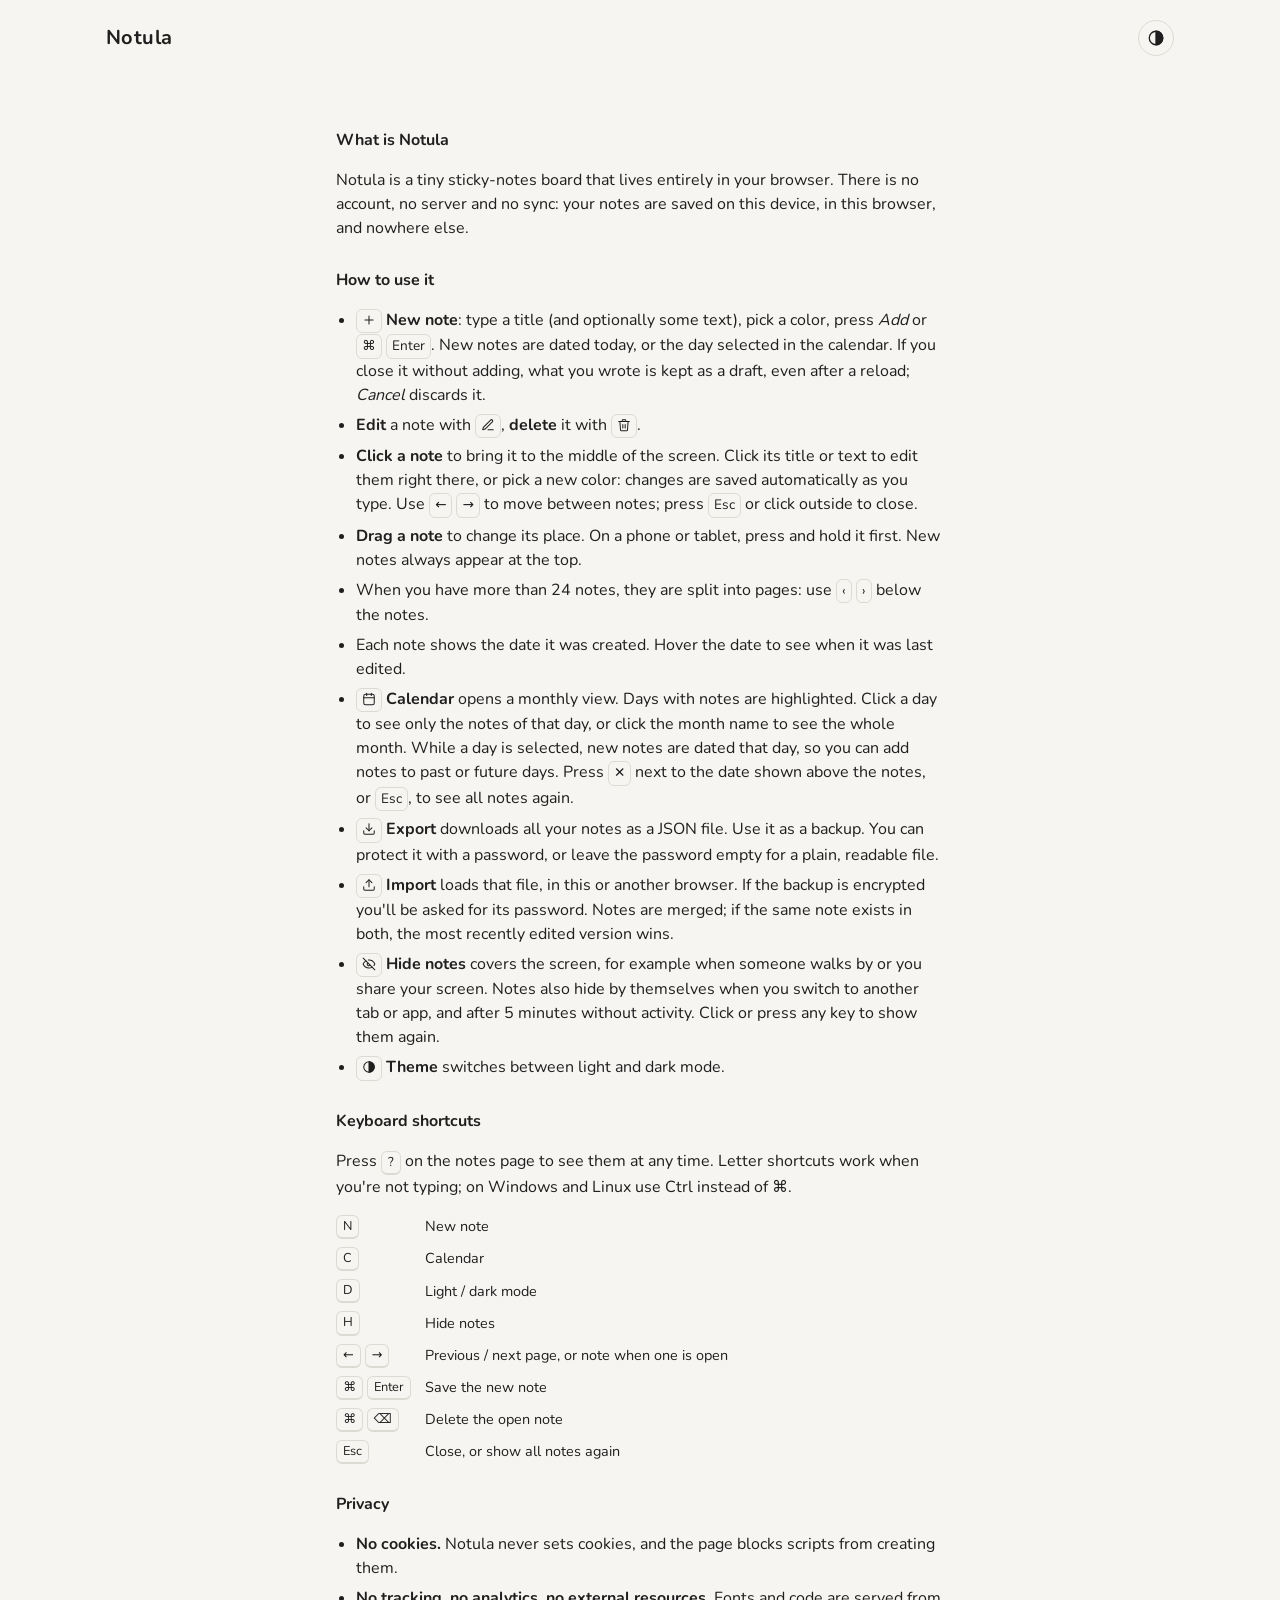
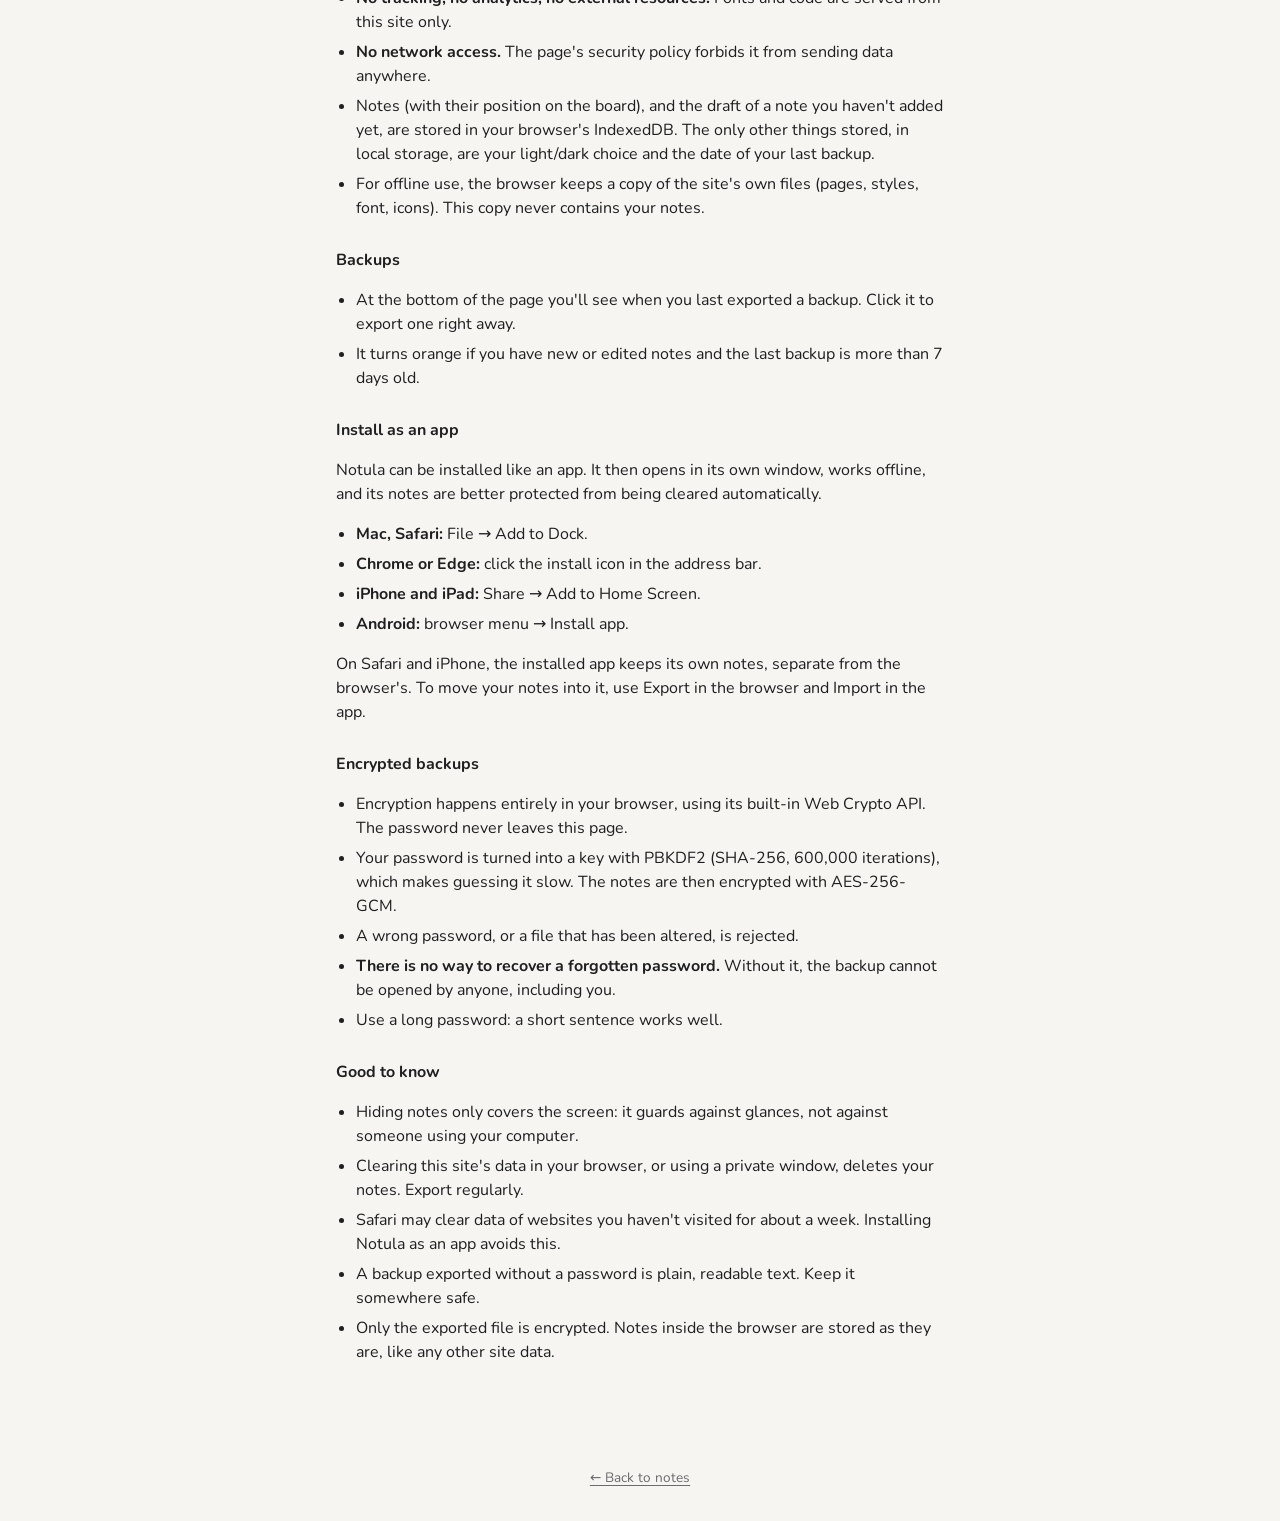
==== about.html @ 89106d6a "Add files via upload" ====
<!doctype html>
<html lang="en">
<head>
  <meta charset="utf-8">
  <meta name="viewport" content="width=device-width, initial-scale=1">
  <meta http-equiv="Content-Security-Policy"
        content="default-src 'none'; script-src 'self'; style-src 'self'; font-src 'self'; img-src 'self' data:; connect-src 'none'; worker-src 'self'; manifest-src 'self'; form-action 'none'; base-uri 'none'">
  <meta name="referrer" content="no-referrer">
  <meta name="color-scheme" content="light dark">
  <meta name="theme-color" content="#f6f5f2" media="(prefers-color-scheme: light)">
  <meta name="theme-color" content="#151515" media="(prefers-color-scheme: dark)">
  <link rel="icon" href="icons/icon.svg" type="image/svg+xml">
  <link rel="apple-touch-icon" href="icons/apple-touch-icon.png">
  <link rel="manifest" href="manifest.webmanifest">
  <title>About Notula</title>
  <link rel="stylesheet" href="style.css">
  <script src="theme.js"></script>
</head>
<body>
  <svg class="sprite" aria-hidden="true">
    <symbol id="i-plus" viewBox="0 0 24 24"><path d="M12 5v14M5 12h14"/></symbol>
    <symbol id="i-calendar" viewBox="0 0 24 24"><rect x="3" y="4" width="18" height="18" rx="3"/><path d="M16 2v4M8 2v4M3 10h18"/></symbol>
    <symbol id="i-export" viewBox="0 0 24 24"><path d="M21 15v4a2 2 0 0 1-2 2H5a2 2 0 0 1-2-2v-4"/><path d="M7 10l5 5 5-5"/><path d="M12 15V3"/></symbol>
    <symbol id="i-import" viewBox="0 0 24 24"><path d="M21 15v4a2 2 0 0 1-2 2H5a2 2 0 0 1-2-2v-4"/><path d="M17 8l-5-5-5 5"/><path d="M12 3v12"/></symbol>
    <symbol id="i-theme" viewBox="0 0 24 24"><circle cx="12" cy="12" r="9"/><path d="M12 3a9 9 0 0 1 0 18z" fill="currentColor"/></symbol>
    <symbol id="i-edit" viewBox="0 0 24 24"><path d="M12 20h9"/><path d="M16.5 3.5a2.12 2.12 0 0 1 3 3L7 19l-4 1 1-4z"/></symbol>
    <symbol id="i-hide" viewBox="0 0 24 24"><path d="M9.88 9.88a3 3 0 1 0 4.24 4.24"/><path d="M10.73 5.08A10.4 10.4 0 0 1 12 5c7 0 10 7 10 7a13.2 13.2 0 0 1-1.67 2.68"/><path d="M6.61 6.61A13.5 13.5 0 0 0 2 12s3 7 10 7a9.7 9.7 0 0 0 5.39-1.61"/><path d="M2 2l20 20"/></symbol>
    <symbol id="i-trash" viewBox="0 0 24 24"><path d="M3 6h18"/><path d="M19 6l-1 14a2 2 0 0 1-2 2H8a2 2 0 0 1-2-2L5 6"/><path d="M10 11v6M14 11v6"/><path d="M9 6V4a1 1 0 0 1 1-1h4a1 1 0 0 1 1 1v2"/></symbol>
  </svg>
  <header>
    <h1><a href="index.html">Notula</a></h1>
    <div class="actions">
      <button id="btn-theme" type="button" class="icon-btn" title="Toggle theme" aria-label="Toggle theme"><svg class="icon" aria-hidden="true"><use href="#i-theme"/></svg></button>
    </div>
  </header>

  <main class="about">
    <h2>What is Notula</h2>
    <p>
      Notula is a tiny sticky-notes board that lives entirely in your browser.
      There is no account, no server and no sync: your notes are saved on this
      device, in this browser, and nowhere else.
    </p>

    <h2>How to use it</h2>
    <ul>
      <li><span class="kbd"><svg class="icon" aria-hidden="true"><use href="#i-plus"/></svg></span> <strong>New note</strong>: type a title (and optionally some text), pick a color, press <em>Add</em> or <span class="kbd">⌘</span> <span class="kbd">Enter</span>. New notes are dated today, or the day selected in the calendar. If you close it without adding, what you wrote is kept as a draft, even after a reload; <em>Cancel</em> discards it.</li>
      <li><strong>Edit</strong> a note with <span class="kbd"><svg class="icon" aria-hidden="true"><use href="#i-edit"/></svg></span>, <strong>delete</strong> it with <span class="kbd"><svg class="icon" aria-hidden="true"><use href="#i-trash"/></svg></span>.</li>
      <li><strong>Click a note</strong> to bring it to the middle of the screen. Click its title or text to edit them right there, or pick a new color: changes are saved automatically as you type. Use <span class="kbd">←</span> <span class="kbd">→</span> to move between notes; press <span class="kbd">Esc</span> or click outside to close.</li>
      <li><strong>Drag a note</strong> to change its place. On a phone or tablet, press and hold it first. New notes always appear at the top.</li>
      <li>When you have more than 24 notes, they are split into pages: use <span class="kbd">‹</span> <span class="kbd">›</span> below the notes.</li>
      <li>Each note shows the date it was created. Hover the date to see when it was last edited.</li>
      <li><span class="kbd"><svg class="icon" aria-hidden="true"><use href="#i-calendar"/></svg></span> <strong>Calendar</strong> opens a monthly view. Days with notes are highlighted. Click a day to see only the notes of that day, or click the month name to see the whole month. While a day is selected, new notes are dated that day, so you can add notes to past or future days. Press <span class="kbd">✕</span> next to the date shown above the notes, or <span class="kbd">Esc</span>, to see all notes again.</li>
      <li><span class="kbd"><svg class="icon" aria-hidden="true"><use href="#i-export"/></svg></span> <strong>Export</strong> downloads all your notes as a JSON file. Use it as a backup. You can protect it with a password, or leave the password empty for a plain, readable file.</li>
      <li><span class="kbd"><svg class="icon" aria-hidden="true"><use href="#i-import"/></svg></span> <strong>Import</strong> loads that file, in this or another browser. If the backup is encrypted you'll be asked for its password. Notes are merged; if the same note exists in both, the most recently edited version wins.</li>
      <li><span class="kbd"><svg class="icon" aria-hidden="true"><use href="#i-hide"/></svg></span> <strong>Hide notes</strong> covers the screen, for example when someone walks by or you share your screen. Notes also hide by themselves when you switch to another tab or app, and after 5 minutes without activity. Click or press any key to show them again.</li>
      <li><span class="kbd"><svg class="icon" aria-hidden="true"><use href="#i-theme"/></svg></span> <strong>Theme</strong> switches between light and dark mode.</li>
    </ul>

    <h2>Keyboard shortcuts</h2>
    <p>Press <kbd>?</kbd> on the notes page to see them at any time. Letter shortcuts work when you're not typing; on Windows and Linux use Ctrl instead of ⌘.</p>
    <dl class="shortcut-list">
      <dt><kbd>N</kbd></dt><dd>New note</dd>
      <dt><kbd>C</kbd></dt><dd>Calendar</dd>
      <dt><kbd>D</kbd></dt><dd>Light / dark mode</dd>
      <dt><kbd>H</kbd></dt><dd>Hide notes</dd>
      <dt><kbd>←</kbd> <kbd>→</kbd></dt><dd>Previous / next page, or note when one is open</dd>
      <dt><kbd>⌘</kbd> <kbd>Enter</kbd></dt><dd>Save the new note</dd>
      <dt><kbd>⌘</kbd> <kbd>⌫</kbd></dt><dd>Delete the open note</dd>
      <dt><kbd>Esc</kbd></dt><dd>Close, or show all notes again</dd>
    </dl>

    <h2>Privacy</h2>
    <ul>
      <li><strong>No cookies.</strong> Notula never sets cookies, and the page blocks scripts from creating them.</li>
      <li><strong>No tracking, no analytics, no external resources.</strong> Fonts and code are served from this site only.</li>
      <li><strong>No network access.</strong> The page's security policy forbids it from sending data anywhere.</li>
      <li>Notes (with their position on the board), and the draft of a note you haven't added yet, are stored in your browser's IndexedDB. The only other things stored, in local storage, are your light/dark choice and the date of your last backup.</li>
      <li>For offline use, the browser keeps a copy of the site's own files (pages, styles, font, icons). This copy never contains your notes.</li>
    </ul>

    <h2>Backups</h2>
    <ul>
      <li>At the bottom of the page you'll see when you last exported a backup. Click it to export one right away.</li>
      <li>It turns orange if you have new or edited notes and the last backup is more than 7 days old.</li>
    </ul>

    <h2>Install as an app</h2>
    <p>Notula can be installed like an app. It then opens in its own window, works offline, and its notes are better protected from being cleared automatically.</p>
    <ul>
      <li><strong>Mac, Safari:</strong> File → Add to Dock.</li>
      <li><strong>Chrome or Edge:</strong> click the install icon in the address bar.</li>
      <li><strong>iPhone and iPad:</strong> Share → Add to Home Screen.</li>
      <li><strong>Android:</strong> browser menu → Install app.</li>
    </ul>
    <p>On Safari and iPhone, the installed app keeps its own notes, separate from the browser's. To move your notes into it, use Export in the browser and Import in the app.</p>

    <h2>Encrypted backups</h2>
    <ul>
      <li>Encryption happens entirely in your browser, using its built-in Web Crypto API. The password never leaves this page.</li>
      <li>Your password is turned into a key with PBKDF2 (SHA-256, 600,000 iterations), which makes guessing it slow. The notes are then encrypted with AES-256-GCM.</li>
      <li>A wrong password, or a file that has been altered, is rejected.</li>
      <li><strong>There is no way to recover a forgotten password.</strong> Without it, the backup cannot be opened by anyone, including you.</li>
      <li>Use a long password: a short sentence works well.</li>
    </ul>

    <h2>Good to know</h2>
    <ul>
      <li>Hiding notes only covers the screen: it guards against glances, not against someone using your computer.</li>
      <li>Clearing this site's data in your browser, or using a private window, deletes your notes. Export regularly.</li>
      <li>Safari may clear data of websites you haven't visited for about a week. Installing Notula as an app avoids this.</li>
      <li>A backup exported without a password is plain, readable text. Keep it somewhere safe.</li>
      <li>Only the exported file is encrypted. Notes inside the browser are stored as they are, like any other site data.</li>
    </ul>
  </main>

  <footer class="site-footer">
    <a href="index.html">← Back to notes</a>
  </footer>
</body>
</html>
---- style.css ----
@font-face {
  font-family: "Nunito";
  src: url("fonts/Nunito-latin-variable.woff2") format("woff2-variations"),
       url("fonts/Nunito-latin-variable.woff2") format("woff2");
  font-weight: 200 1000;
  font-display: swap;
}

:root {
  --bg: #f6f5f2;
  --fg: #1f1f1f;
  --muted: #6b6b6b;
  --surface: #ffffff;
  --border: #dddad3;
  --accent: #1f1f1f;
  --accent-fg: #ffffff;
  --yellow: #fff3a8;
  --pink: #ffd3e0;
  --blue: #cfe6ff;
  --green: #d4f5d0;
  --gray: #e3e0d9;
  --note-fg: #1f1f1f;
  --warn: #c2410c;
  --danger: #c62828;
  --mark: #ffe066;
  --mark-fg: #1f1f1f;
  --shadow: 0 1px 2px rgba(0,0,0,.08), 0 4px 12px rgba(0,0,0,.06);
}

@media (prefers-color-scheme: dark) {
  :root:not([data-theme="light"]) {
    --bg: #151515;
    --fg: #ececec;
    --muted: #9a9a9a;
    --surface: #1f1f1f;
    --border: #333;
    --accent: #ececec;
    --accent-fg: #151515;
    --yellow: #4a4420;
    --pink: #4a2a35;
    --blue: #22364d;
    --green: #26402a;
  --gray: #3a3936;
    --note-fg: #ececec;
  --warn: #fb923c;
  --danger: #e5534b;
  --mark: #e8cf5a;
  --mark-fg: #151515;
    --shadow: 0 1px 2px rgba(0,0,0,.5);
  }
}

:root[data-theme="dark"] {
  --bg: #151515;
  --fg: #ececec;
  --muted: #9a9a9a;
  --surface: #1f1f1f;
  --border: #333;
  --accent: #ececec;
  --accent-fg: #151515;
  --yellow: #4a4420;
  --pink: #4a2a35;
  --blue: #22364d;
  --green: #26402a;
  --gray: #3a3936;
  --note-fg: #ececec;
  --warn: #fb923c;
  --danger: #e5534b;
  --mark: #e8cf5a;
  --mark-fg: #151515;
  --shadow: 0 1px 2px rgba(0,0,0,.5);
}

* { box-sizing: border-box; }

body {
  margin: 0;
  background: var(--bg);
  color: var(--fg);
  font: 16px/1.5 "Nunito", system-ui, -apple-system, "Segoe UI", sans-serif;
  min-height: 100vh;
  min-height: 100dvh;
  display: flex;
  flex-direction: column;
}

header {
  width: 100%;
  display: flex;
  align-items: center;
  justify-content: space-between;
  gap: 12px;
  max-width: 1100px;
  margin: 0 auto;
  padding: 20px 16px 12px;
}

h1 { font-size: 1.25rem; margin: 0; letter-spacing: .02em; }

.actions { display: flex; gap: 8px; }

main { width: 100%; max-width: 1100px; margin: 0 auto; padding: 32px 16px 72px; flex: 1; }

button {
  font: inherit;
  font-size: .9rem;
  color: var(--fg);
  background: transparent;
  border: 1px solid var(--border);
  border-radius: 8px;
  padding: 6px 12px;
  cursor: pointer;
}
button:hover { border-color: var(--muted); }
/* Keyboard focus: a thin ring in the text color instead of the browser's blue one */
button:focus-visible { outline: 2px solid var(--fg); outline-offset: 2px; }
button.primary { background: var(--accent); color: var(--accent-fg); border-color: var(--accent); }

#note-form {
  color: var(--note-fg);
  border-radius: 18px;
  padding: 18px 20px 14px;
  box-shadow: 0 20px 60px rgba(0, 0, 0, .3);
}
#note-form.yellow { background: var(--yellow); }
#note-form.pink   { background: var(--pink); }
#note-form.blue   { background: var(--blue); }
#note-form.green  { background: var(--green); }
#note-form.gray   { background: var(--gray); }
#note-form ::placeholder { color: inherit; opacity: .5; }

.compose {
  padding: 0;
  border: 0;
  background: transparent;
  box-shadow: none;
  width: min(560px, calc(100vw - 32px));
  overflow: visible;
}
.compose[open] { animation: pop-in .2s ease-out; }

#note-form input[type="text"],
#note-form textarea {
  display: block;
  width: 100%;
  border: 0;
  outline: 0;
  background: transparent;
  color: var(--fg);
  font: inherit;
  resize: vertical;
  padding: 4px 2px;
}
#note-form #note-title { font-weight: 700; font-size: 1.25rem; }

.form-row {
  display: flex;
  justify-content: space-between;
  align-items: center;
  margin-top: 8px;
  gap: 8px;
}

.colors { display: flex; gap: 6px; }
.colors input { position: absolute; opacity: 0; pointer-events: none; }
.swatch {
  display: block;
  width: 20px; height: 20px;
  border-radius: 50%;
  border: 1px solid rgba(127, 127, 127, .45);
  cursor: pointer;
}
.colors input:checked + .swatch { outline: 2px solid var(--fg); outline-offset: 2px; }
.colors input:focus-visible + .swatch { outline: 2px dashed var(--fg); outline-offset: 2px; }

.yellow { background: var(--yellow); }
.pink   { background: var(--pink); }
.blue   { background: var(--blue); }
.green  { background: var(--green); }
.gray   { background: var(--gray); }

.board {
  position: relative;
  display: grid;
  grid-template-columns: repeat(auto-fill, minmax(220px, 1fr));
  gap: 16px;
}

.note {
  color: var(--note-fg);
  border-radius: 18px;
  padding: 16px 16px 10px;
  box-shadow: var(--shadow);
  display: flex;
  flex-direction: column;
  min-height: 160px;
}
.note-title { font-size: 1rem; margin: 0 0 6px; overflow-wrap: anywhere; }
.note-body  { margin: 0; flex: 1; white-space: pre-wrap; overflow-wrap: anywhere; font-size: .95rem; }

.note footer {
  display: flex;
  justify-content: space-between;
  align-items: center;
  margin-top: 10px;
  font-size: .75rem;
  opacity: .75;
}
.note-actions button { border: 0; padding: 2px 6px; font-size: .9rem; color: inherit; }
.note-actions button:hover { opacity: .6; }

.empty { text-align: center; color: var(--muted); }

h1 a { color: inherit; text-decoration: none; }

a { color: inherit; text-underline-offset: 3px; }

.site-footer {
  text-align: center;
  padding: 16px 16px 32px;
  font-size: .85rem;
  color: var(--muted);
}

.about { max-width: 640px; }
.about h2 { font-size: 1rem; margin: 28px 0 8px; }
.about ul { padding-left: 20px; }
.about li { margin: 6px 0; }
.kbd {
  display: inline-block;
  border: 1px solid var(--border);
  border-radius: 6px;
  padding: 0 6px;
  font-size: .85em;
}

dialog {
  border: 1px solid var(--border);
  border-radius: 18px;
  background: var(--surface);
  color: var(--fg);
  padding: 20px;
  width: min(420px, calc(100vw - 32px));
  box-shadow: var(--shadow);
}
dialog::backdrop { background: rgba(0, 0, 0, .35); }
dialog h2 { font-size: 1rem; margin: 0 0 6px; }
dialog .hint { font-size: .85rem; color: var(--muted); margin: 0 0 12px; }
dialog input[type="password"] {
  display: block;
  width: 100%;
  font: inherit;
  color: var(--fg);
  background: var(--bg);
  border: 1px solid var(--border);
  border-radius: 10px;
  padding: 8px 10px;
  margin-bottom: 8px;
}
dialog input[type="password"]:focus { outline: 2px solid var(--fg); outline-offset: 1px; }
dialog input[hidden] { display: none; }
dialog .error { color: #e0443e; font-size: .85rem; margin: 0 0 8px; }
.dialog-actions { display: flex; justify-content: flex-end; gap: 8px; margin-top: 8px; }

.calendar {
  padding: 0;
  width: min(340px, calc(100vw - 32px));
}
.calendar[open] { animation: pop-in .2s ease-out; }
@keyframes pop-in { from { opacity: 0; transform: scale(.96); } }
.cal-inner { padding: 14px 16px 16px; outline: none; }

.cal-head { display: flex; align-items: center; justify-content: space-between; margin-bottom: 8px; }
.cal-head button { border: 0; padding: 4px 10px; border-radius: 10px; }
.cal-head button:hover { background: var(--bg); }
.cal-month { font-weight: 700; }
.cal-grid { display: grid; grid-template-columns: repeat(7, 1fr); gap: 2px; text-align: center; }
.cal-weekday { font-size: .75rem; color: var(--muted); padding: 4px 0; }
.cal-day {
  position: relative;
  border: 0;
  border-radius: 10px;
  padding: 8px 0;
  font-size: .85rem;
}
.cal-day:hover { background: var(--bg); }
.cal-day.today { font-weight: 800; box-shadow: inset 0 0 0 1.5px var(--fg); }
.cal-day.has-notes { background: var(--mark); color: var(--mark-fg); font-weight: 700; }
.cal-day.has-notes:hover { filter: brightness(.95); }
.cal-day.selected,
.cal-month.selected,
.cal-month.selected:hover,
.cal-day.selected:hover { background: var(--accent); color: var(--accent-fg); }

.filter-bar {
  display: flex;
  align-items: center;
  justify-content: center;
  gap: 8px;
  margin: 0 0 20px;
  font-size: .85rem;
  color: var(--muted);
}
.filter-bar[hidden] { display: none; }
.filter-bar button { border: 0; padding: 0 6px; color: inherit; }

.sprite { position: absolute; width: 0; height: 0; overflow: hidden; }

.icon {
  width: 18px;
  height: 18px;
  fill: none;
  stroke: currentColor;
  stroke-width: 1.75;
  stroke-linecap: round;
  stroke-linejoin: round;
  vertical-align: middle;
}

.icon-btn {
  width: 36px;
  height: 36px;
  padding: 0;
  border-radius: 50%;
  display: inline-grid;
  place-items: center;
}
.icon-btn.active { background: var(--accent); color: var(--accent-fg); border-color: var(--accent); }

.note-actions button { display: inline-grid; place-items: center; }
.note-actions .icon { width: 16px; height: 16px; }

.kbd .icon { width: 14px; height: 14px; vertical-align: -2px; }
.kbd { padding: 1px 5px; }

button.link {
  border: 0;
  padding: 0;
  font-size: inherit;
  color: inherit;
  text-decoration: underline;
  text-decoration-color: transparent;
  text-underline-offset: 3px;
}
button.link:hover { text-decoration-color: currentColor; }
button.link.warn { color: var(--warn); font-weight: 700; }
#backup-sep { margin: 0 6px; }
#backup-sep[hidden], button.link[hidden] { display: none; }

/* ---------- Welcome screen ---------- */
body.booting header,
body.booting main { visibility: hidden; }
body.welcome-mode main { display: none; }
/* On the welcome screen the header keeps only the theme toggle */
body.welcome-mode header { order: -1; }
body.welcome-mode header h1 { visibility: hidden; }
body.welcome-mode #btn-add,
body.welcome-mode #btn-hide,
body.welcome-mode #btn-calendar,
body.welcome-mode #btn-export,
body.welcome-mode #btn-import { display: none; }

.welcome {
  flex: 1;
  display: flex;
  flex-direction: column;
  align-items: center;
  justify-content: center;
  text-align: center;
  padding: 32px 16px;
  transition: opacity .2s ease;
}
.welcome[hidden] { display: none; }
.welcome.fade-out { opacity: 0; }
.welcome-title { font-size: 3.25rem; font-weight: 800; letter-spacing: -.01em; margin: 0; }
.welcome-tagline { font-size: 1.35rem; margin: 4px 0 0; }
.welcome-privacy { color: var(--muted); font-size: .9rem; margin: 10px 0 28px; }
#welcome-start { padding: 10px 22px; border-radius: 999px; font-size: 1rem; }
#welcome-import { margin-top: 14px; color: var(--muted); font-size: .9rem; }

body.fade-in header,
body.fade-in main { animation: fade-in .25s ease-out; }
@keyframes fade-in {
  from { opacity: 0; transform: translateY(4px); }
  to { opacity: 1; transform: none; }
}

@media (prefers-reduced-motion: reduce) {
  .welcome { transition: none; }
  body.fade-in header,
  body.fade-in main { animation: none; }
}

/* ---------- Focus view ---------- */
.board .note {
  cursor: pointer;
  transition: transform .15s ease, box-shadow .15s ease;
}
.board .note:hover {
  transform: translateY(-3px);
  box-shadow: var(--shadow), 0 10px 24px rgba(0, 0, 0, .12);
}
.board .note:focus-visible { outline: 2px solid var(--fg); outline-offset: 3px; }

body:has(.overlay[open]) { overflow: hidden; }

.focus {
  position: fixed;
  inset: 0;
  width: 100%;
  height: 100%;
  max-width: none;
  max-height: none;
  margin: 0;
  padding: 16px;
  border: 0;
  border-radius: 0;
  background: transparent;
  box-shadow: none;
  place-items: center;
}
.focus[open] { display: grid; }

/* Background behind the focused note. To make the other notes disappear entirely,
   swap these two lines for: background: var(--bg); backdrop-filter: none; */
.overlay::backdrop {
  background: rgba(0, 0, 0, .35);
  backdrop-filter: blur(8px);
  -webkit-backdrop-filter: blur(8px);
  transition: opacity .22s ease;
}
.overlay[open]::backdrop { animation: backdrop-in .26s ease-out; }
.overlay.closing::backdrop { opacity: 0; }
@keyframes backdrop-in { from { opacity: 0; } }

.focus-note {
  position: relative;
  width: min(640px, 100%);
  max-height: min(80vh, 760px);
  min-height: 280px;
  padding: 28px 28px 16px;
  box-shadow: 0 20px 60px rgba(0, 0, 0, .3);
  outline: none;
}
.focus-title,
.focus-body {
  display: block;
  border: 0;
  outline: 0;
  resize: none;
  background: transparent;
  color: inherit;
  font: inherit;
  border-radius: 8px;
  margin: 0 0 0 -6px;
  padding: 2px 6px;
}
.focus-title:hover, .focus-body:hover,
.focus-title:focus, .focus-body:focus { background: rgba(127, 127, 127, .12); }
.focus-title { width: calc(100% - 36px); font-size: 1.5rem; font-weight: 700; line-height: 1.3; overflow: hidden; margin-bottom: 10px; }
.focus-body { width: calc(100% + 12px); flex: 1; font-size: 1.1rem; line-height: 1.6; min-height: 180px; overflow-y: auto; }
.focus-body::placeholder { color: inherit; opacity: .5; }
.focus-note footer { font-size: .85rem; }
.focus-close {
  position: absolute;
  top: 16px;
  right: 16px;
  width: 32px;
  height: 32px;
  padding: 0;
  border: 0;
  border-radius: 50%;
  color: inherit;
  display: grid;
  place-items: center;
  opacity: .7;
}
.focus-close:hover { opacity: 1; }

@media (prefers-reduced-motion: reduce) {
  .board .note { transition: none; }
  .board .note:hover { transform: none; }
  .overlay[open]::backdrop,
  .calendar[open],
  .compose[open] { animation: none; }
}

.compose-date { margin: 0 0 6px; font-size: .8rem; font-weight: 700; opacity: .7; }
.compose-date[hidden] { display: none; }

.pager {
  display: flex;
  align-items: center;
  justify-content: center;
  gap: 12px;
  margin-top: 28px;
  font-size: .9rem;
  color: var(--muted);
}
.pager[hidden] { display: none; }
.pager button { width: 36px; height: 36px; padding: 0; border-radius: 50%; font-size: 1.1rem; }
.pager button:disabled { opacity: .35; cursor: default; }

/* ---------- Drag to reorder ---------- */
.board .note {
  user-select: none;
  -webkit-user-select: none;
  -webkit-touch-callout: none;
}
.board .note.dragging {
  position: relative;
  z-index: 10;
  transition: none;
  pointer-events: none;
  cursor: grabbing;
  box-shadow: 0 18px 40px rgba(0, 0, 0, .25);
}
body.is-dragging { cursor: grabbing; user-select: none; -webkit-user-select: none; }
body.is-dragging .board .note:hover { transform: none; }

/* Color picker inside the focus view */
.focus-note footer { justify-content: flex-start; flex-wrap: wrap; gap: 10px 14px; }
.focus-note footer time { order: -1; flex-basis: 100%; } /* date on its own line, colors and delete below */
.focus-colors { margin-right: auto; }

/* ---------- Confirm / message dialog ---------- */
.ask { padding: 0; width: min(380px, calc(100vw - 32px)); }
.ask[open] { animation: pop-in .18s ease-out; }
.ask-inner { padding: 20px; }
.ask h2 { font-size: 1.05rem; margin: 0 0 6px; }
.ask .hint { margin: 0 0 16px; }
.ask .hint[hidden] { display: none; }
.ask button[hidden] { display: none; }
button.danger { background: var(--danger); border-color: var(--danger); color: #fff; }
@media (prefers-reduced-motion: reduce) { .ask[open] { animation: none; } }

/* ---------- Keyboard shortcuts ---------- */
kbd {
  display: inline-block;
  min-width: 1.6em;
  padding: 1px 6px;
  border: 1px solid var(--border);
  border-bottom-width: 2px;
  border-radius: 6px;
  font: inherit;
  font-size: .8rem;
  text-align: center;
  background: var(--bg);
}
.shortcut-list {
  display: grid;
  grid-template-columns: auto 1fr;
  gap: 8px 14px;
  align-items: center;
  margin: 12px 0 14px;
  font-size: .9rem;
}
.shortcut-list dt { white-space: nowrap; }
.shortcut-list dd { margin: 0; }
#shortcuts { width: min(440px, calc(100vw - 32px)); }

/* ---------- Privacy screen ---------- */
.privacy {
  position: fixed;
  inset: 0;
  width: 100%;
  height: 100%;
  max-width: none;
  max-height: none;
  margin: 0;
  padding: 16px;
  border: 0;
  border-radius: 0;
  background: var(--bg);
  color: var(--fg);
  box-shadow: none;
  cursor: pointer;
  place-items: center;
  text-align: center;
  outline: none;
}
.privacy[open] { display: grid; animation: backdrop-in .15s ease-out; }
.privacy::backdrop { background: var(--bg); }
.privacy-inner p { margin: 0; }
.privacy .welcome-privacy { margin-top: 10px; }
@media (prefers-reduced-motion: reduce) { .privacy[open] { animation: none; } }
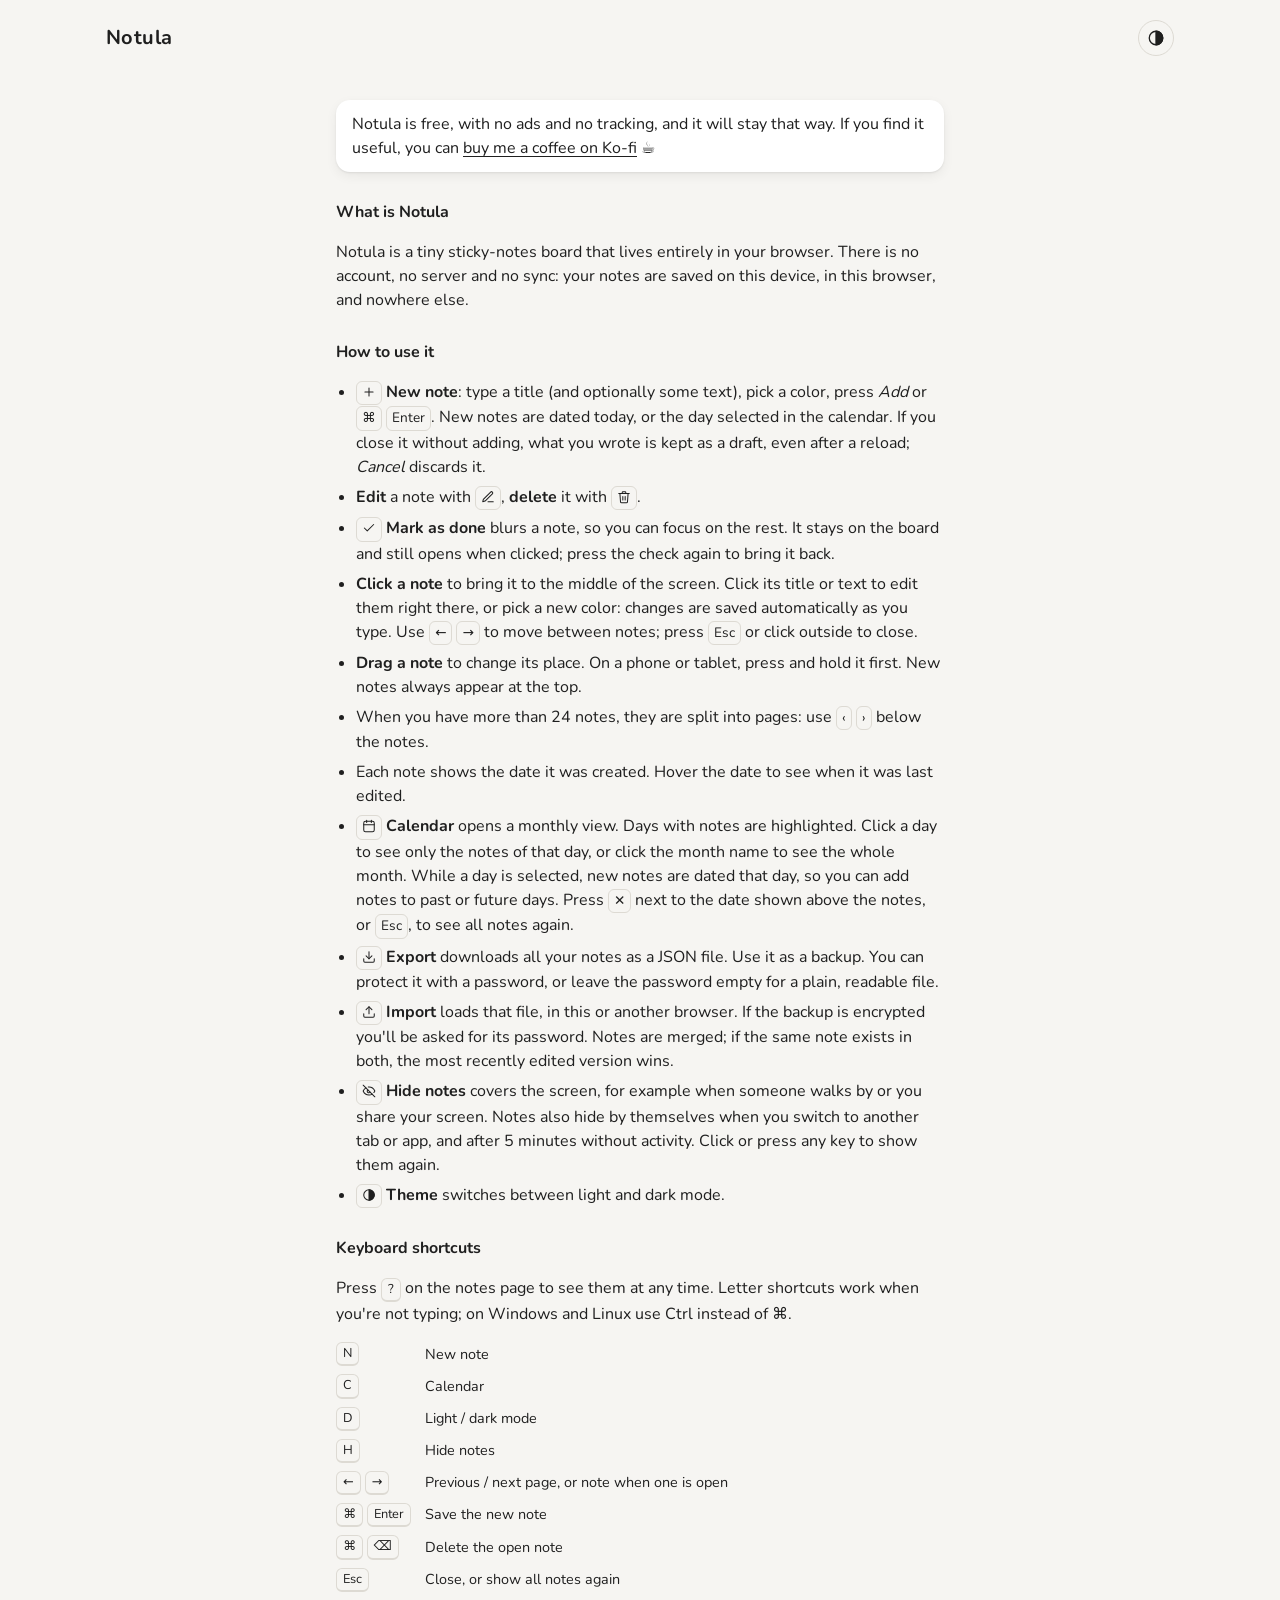
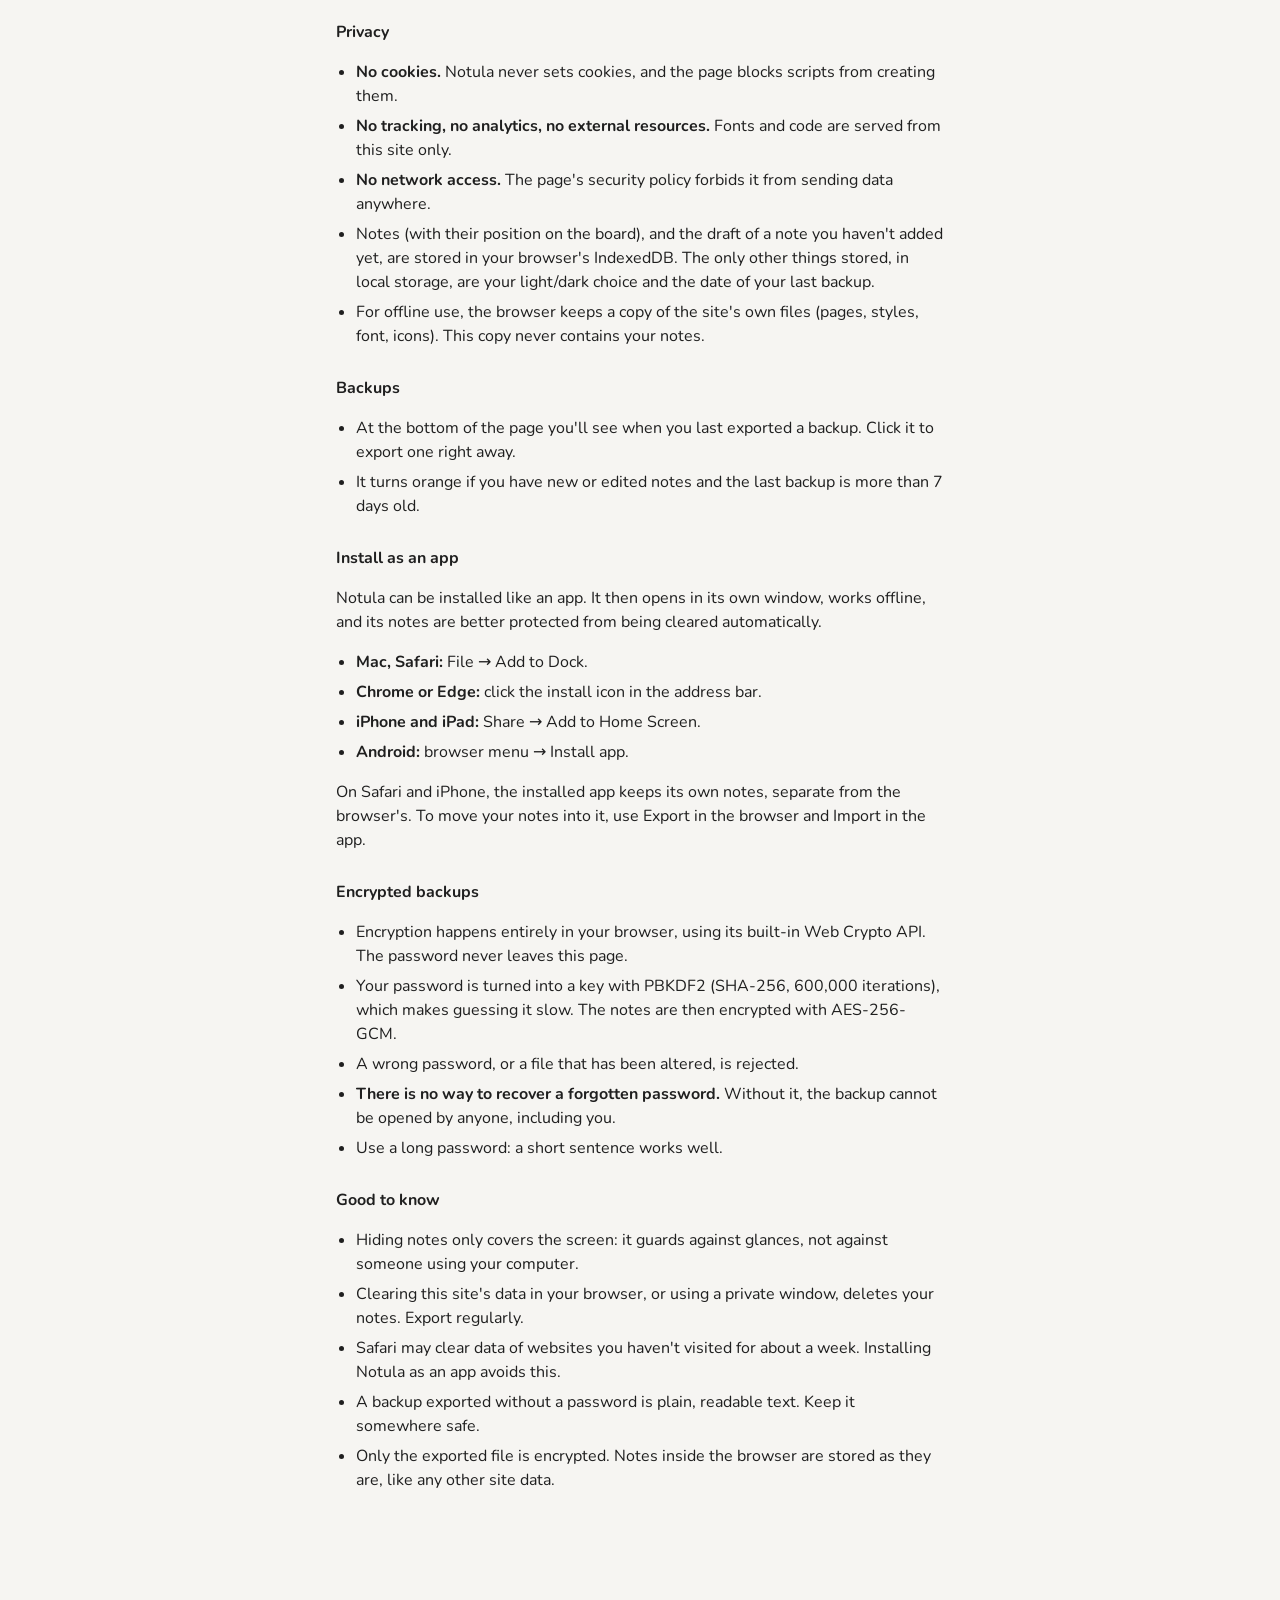
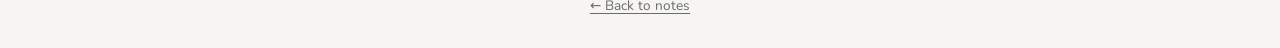
==== commit d81bd4bb: "Add files via upload" ====
--- a/about.html
+++ b/about.html
@@ -13,6 +13,14 @@
   <link rel="apple-touch-icon" href="icons/apple-touch-icon.png">
   <link rel="manifest" href="manifest.webmanifest">
   <title>About Notula</title>
+  <meta name="description" content="How Notula works: private sticky notes stored only in your browser, with encrypted backups, offline use and no cookies or tracking.">
+  <link rel="canonical" href="https://notula.fyi/about.html">
+  <meta property="og:type" content="website">
+  <meta property="og:site_name" content="Notula">
+  <meta property="og:title" content="About Notula">
+  <meta property="og:description" content="How Notula works: private sticky notes stored only in your browser, with encrypted backups, offline use and no cookies or tracking.">
+  <meta property="og:url" content="https://notula.fyi/about.html">
+  <meta property="og:image" content="https://notula.fyi/icons/icon-512.png">
   <link rel="stylesheet" href="style.css">
   <script src="theme.js"></script>
 </head>
@@ -24,6 +32,7 @@
     <symbol id="i-import" viewBox="0 0 24 24"><path d="M21 15v4a2 2 0 0 1-2 2H5a2 2 0 0 1-2-2v-4"/><path d="M17 8l-5-5-5 5"/><path d="M12 3v12"/></symbol>
     <symbol id="i-theme" viewBox="0 0 24 24"><circle cx="12" cy="12" r="9"/><path d="M12 3a9 9 0 0 1 0 18z" fill="currentColor"/></symbol>
     <symbol id="i-edit" viewBox="0 0 24 24"><path d="M12 20h9"/><path d="M16.5 3.5a2.12 2.12 0 0 1 3 3L7 19l-4 1 1-4z"/></symbol>
+    <symbol id="i-check" viewBox="0 0 24 24"><path d="M20 6L9 17l-5-5"/></symbol>
     <symbol id="i-hide" viewBox="0 0 24 24"><path d="M9.88 9.88a3 3 0 1 0 4.24 4.24"/><path d="M10.73 5.08A10.4 10.4 0 0 1 12 5c7 0 10 7 10 7a13.2 13.2 0 0 1-1.67 2.68"/><path d="M6.61 6.61A13.5 13.5 0 0 0 2 12s3 7 10 7a9.7 9.7 0 0 0 5.39-1.61"/><path d="M2 2l20 20"/></symbol>
     <symbol id="i-trash" viewBox="0 0 24 24"><path d="M3 6h18"/><path d="M19 6l-1 14a2 2 0 0 1-2 2H8a2 2 0 0 1-2-2L5 6"/><path d="M10 11v6M14 11v6"/><path d="M9 6V4a1 1 0 0 1 1-1h4a1 1 0 0 1 1 1v2"/></symbol>
   </svg>
@@ -35,6 +44,11 @@
   </header>
 
   <main class="about">
+    <p class="support">
+      Notula is free, with no ads and no tracking, and it will stay that way.
+      If you find it useful, you can <a href="https://ko-fi.com/notula_app" rel="noopener noreferrer" target="_blank">buy me a coffee on Ko-fi</a> ☕
+    </p>
+
     <h2>What is Notula</h2>
     <p>
       Notula is a tiny sticky-notes board that lives entirely in your browser.
@@ -46,6 +60,7 @@
     <ul>
       <li><span class="kbd"><svg class="icon" aria-hidden="true"><use href="#i-plus"/></svg></span> <strong>New note</strong>: type a title (and optionally some text), pick a color, press <em>Add</em> or <span class="kbd">⌘</span> <span class="kbd">Enter</span>. New notes are dated today, or the day selected in the calendar. If you close it without adding, what you wrote is kept as a draft, even after a reload; <em>Cancel</em> discards it.</li>
       <li><strong>Edit</strong> a note with <span class="kbd"><svg class="icon" aria-hidden="true"><use href="#i-edit"/></svg></span>, <strong>delete</strong> it with <span class="kbd"><svg class="icon" aria-hidden="true"><use href="#i-trash"/></svg></span>.</li>
+      <li><span class="kbd"><svg class="icon" aria-hidden="true"><use href="#i-check"/></svg></span> <strong>Mark as done</strong> blurs a note, so you can focus on the rest. It stays on the board and still opens when clicked; press the check again to bring it back.</li>
       <li><strong>Click a note</strong> to bring it to the middle of the screen. Click its title or text to edit them right there, or pick a new color: changes are saved automatically as you type. Use <span class="kbd">←</span> <span class="kbd">→</span> to move between notes; press <span class="kbd">Esc</span> or click outside to close.</li>
       <li><strong>Drag a note</strong> to change its place. On a phone or tablet, press and hold it first. New notes always appear at the top.</li>
       <li>When you have more than 24 notes, they are split into pages: use <span class="kbd">‹</span> <span class="kbd">›</span> below the notes.</li>
--- a/style.css
+++ b/style.css
@@ -226,6 +226,7 @@
 .about h2 { font-size: 1rem; margin: 28px 0 8px; }
 .about ul { padding-left: 20px; }
 .about li { margin: 6px 0; }
+.about .support { margin-top: 0; padding: 12px 16px; border-radius: 14px; background: var(--surface); box-shadow: var(--shadow); }
 .kbd {
   display: inline-block;
   border: 1px solid var(--border);
@@ -330,6 +331,14 @@
 .note-actions button { display: inline-grid; place-items: center; }
 .note-actions .icon { width: 16px; height: 16px; }
 
+/* Done notes: blurred like the board behind an open dialog. The check stays sharp to undo it. */
+.note.is-done { box-shadow: none; }
+.note.is-done > :not(footer),
+.note.is-done .note-date,
+.note.is-done .note-actions button:not(.done) { filter: blur(3px); opacity: .5; }
+.note.is-done footer { opacity: 1; }
+.note.is-done .note-actions .done .icon { stroke-width: 3; }
+
 .kbd .icon { width: 14px; height: 14px; vertical-align: -2px; }
 .kbd { padding: 1px 5px; }
 
